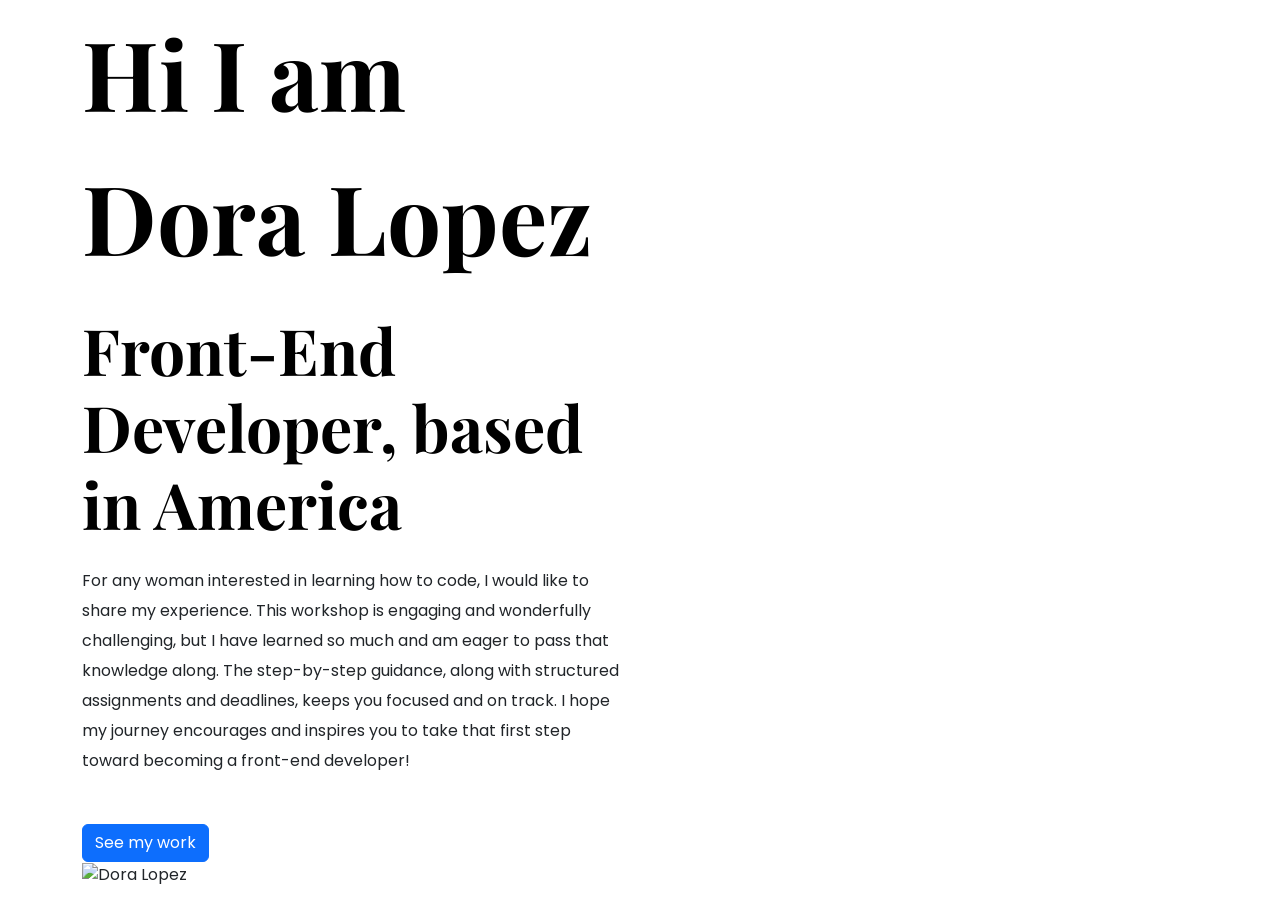
==== about.html @ 31860106 "about.html" ====
<!doctype html>
<html lang="en">
  <head>
    <meta charset="UTF-8" />
    <meta http-equiv="X-UA-Compatible" content="IE=edge" />
    <meta name="viewport" content="width=device-width, initial-scale=1.0" />
    <title>Portfolio - Dora Lopez</title>

    <link
      href="https://cdn.jsdelivr.net/npm/bootstrap@5.0.0-beta2/dist/css/bootstrap.min.css"
      rel="stylesheet"
      integrity="sha384-BmbxuPwQa2lc/FVzBcNJ7UAyJxM6wuqIj61tLrc4wSX0szH/Ev+nYRRuWlolflfl"
      crossorigin="anonymous"
    />
    <link rel="preconnect" href="https://fonts.gstatic.com" />
    <link
      href="https://fonts.googleapis.com/css2?family=Playfair+Display:wght@700&family=Poppins:wght@500;700&display=swap"
      rel="stylesheet"
    />
    <link rel="stylesheet" href="src/styles.css" />

    <script
      src="https://cdn.jsdelivr.net/npm/bootstrap@5.0.0-beta2/dist/js/bootstrap.bundle.min.js"
      integrity="sha384-b5kHyXgcpbZJO/tY9Ul7kGkf1S0CWuKcCD38l8YkeH8z8QjE0GmW1gYU5S9FOnJ0"
      crossorigin="anonymous"
    ></script>
    <script
      src="https://kit.fontawesome.com/ddc3ee268a.js"
      crossorigin="anonymous"
    ></script>
  </head>
  <body>
    <div class="about-section container">
      <div class="row">
        <div class="col-md-6">
          <div class="about-section-content">
            <h1 class="mb-4">Hi I am Dora Lopez</h1>
            <h2 class="mb-4">Front-End Developer, based in America</h2>
            <p class="mb-5">
              For any woman interested in learning how to code, I would like to
              share my experience. This workshop is engaging and wonderfully
              challenging, but I have learned so much and am eager to pass that
              knowledge along. The step-by-step guidance, along with structured
              assignments and deadlines, keeps you focused and on track. I hope
              my journey encourages and inspires you to take that first step
              toward becoming a front-end developer!
            </p>
            <a href="index.html" class="btn btn-primary">See my work</a>
          </div>
        </div>
        <div class="col--6">
          <img
            src="src/images/dora-lopez.jpg"
            alt="Dora Lopez"
            class="about-section-image"
          />
        </div>
      </div>
    </div>
  </body>
</html>
---- src/styles.css ----
:root {
  --branding-color: #6c63ff;
  --secondary-color: #f9f7fe;
  --heading-font-family: "Playfair Display", serif;
  --default-font-family: "Poppins", sans-serif;
}

body {
  font-family: var(--default-font-family);
}

h1,
h2,
h3,
h4,
h5,
h6 {
  color: black;
  font-family: var(--heading-font-family);
  font-weight: bold;
}

h1 {
  font-size: 96px;
  line-height: 1.5;
}

h2 {
  font-size: 64px;
}

p {
  font-weight: normal;
  font-size: 16px;
  line-height: 30px;
}

.hero {
  background: var(--secondary-color);
  text-align: center;
  padding: 160px 20px;
}

.hero p {
  font-size: 36px;
  font-weight: bold;
  margin: 0;
  color: #272142;
}

.hero h2 {
  font-family: var(--heading-font-family);
  font-weight: normal;
  line-height: 1.5;
  font-size: 24px;
}

.btn-branding {
  background: var(--branding-color);
  border-radius: 4px;
  color: white;
  font-size: 18px;
  line-height: 27px;
  padding: 15px 30px;
}

.btn-branding-outline {
  color: var(--branding-color);
  border: 1px solid var(--branding-color);
  border-radius: 4px;
  font-size: 18px;
  line-height: 27px;
  padding: 15px 30px;
}

.project-desciption {
  padding: 120px 60px;
}

@media (max-width: 900px) {
  h1 {
    font-size: 44px;
    line-height: 2;
  }

  h2 {
    font-size: 44px;
  }

  .hero {
    padding: 80px 20px;
  }

  .project-desciption {
    padding: 0;
    text-align: center;
  }
}
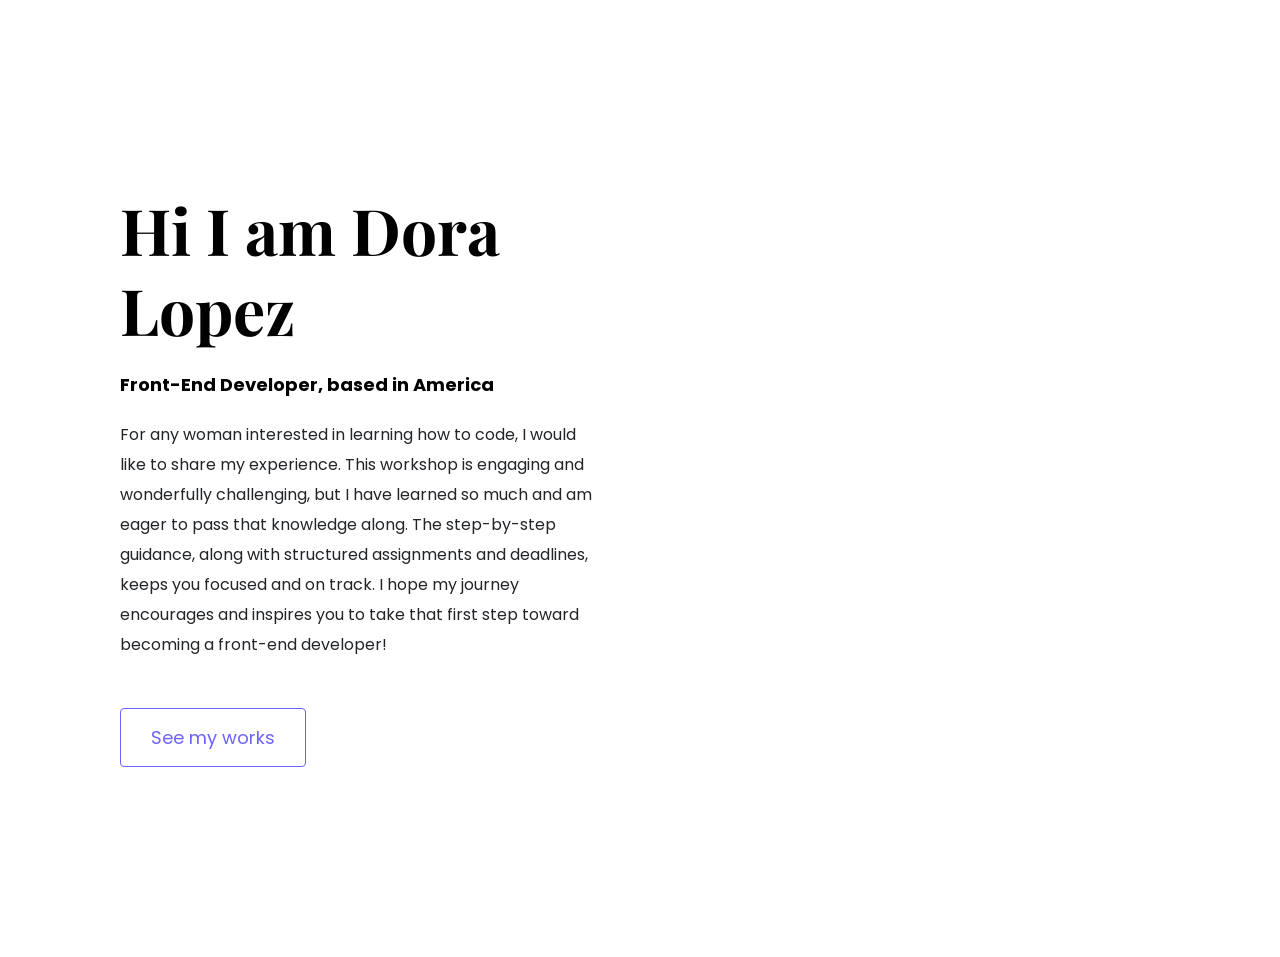
==== commit c87ce915: "About Page" ====
--- a/about.html
+++ b/about.html
@@ -32,7 +32,7 @@
   <body>
     <div class="about-section container">
       <div class="row">
-        <div class="col-md-6">
+        <div class="col-lg-6">
           <div class="about-section-content">
             <h1 class="mb-4">Hi I am Dora Lopez</h1>
             <h2 class="mb-4">Front-End Developer, based in America</h2>
@@ -45,15 +45,13 @@
               my journey encourages and inspires you to take that first step
               toward becoming a front-end developer!
             </p>
-            <a href="index.html" class="btn btn-primary">See my work</a>
+            <a href="index.html" class="btn btn-branding-outline"
+              >See my works</a
+            >
           </div>
         </div>
-        <div class="col--6">
-          <img
-            src="src/images/dora-lopez.jpg"
-            alt="Dora Lopez"
-            class="about-section-image"
-          />
+        <div class="col-lg-6">
+          <img src="images/Mrs.Lopez.jpg" alt="" class="img-fluid" />
         </div>
       </div>
     </div>
--- a/src/styles.css
+++ b/src/styles.css
@@ -55,6 +55,24 @@
   font-size: 24px;
 }
 
+.about-section {
+  padding: 160px 20px;
+}
+
+.about-section h1 {
+  font-size: 64px;
+  line-height: 80px;
+}
+
+.about-section h2 {
+  font-size: 18px;
+  font-family: var(--default-font-family);
+}
+
+.about-section-content {
+  margin: 30px;
+}
+
 .btn-branding {
   background: var(--branding-color);
   border-radius: 4px;
@@ -91,6 +109,11 @@
     padding: 80px 20px;
   }
 
+  .about-section {
+    text-align: center;
+    padding: 0;
+  }
+
   .project-desciption {
     padding: 0;
     text-align: center;
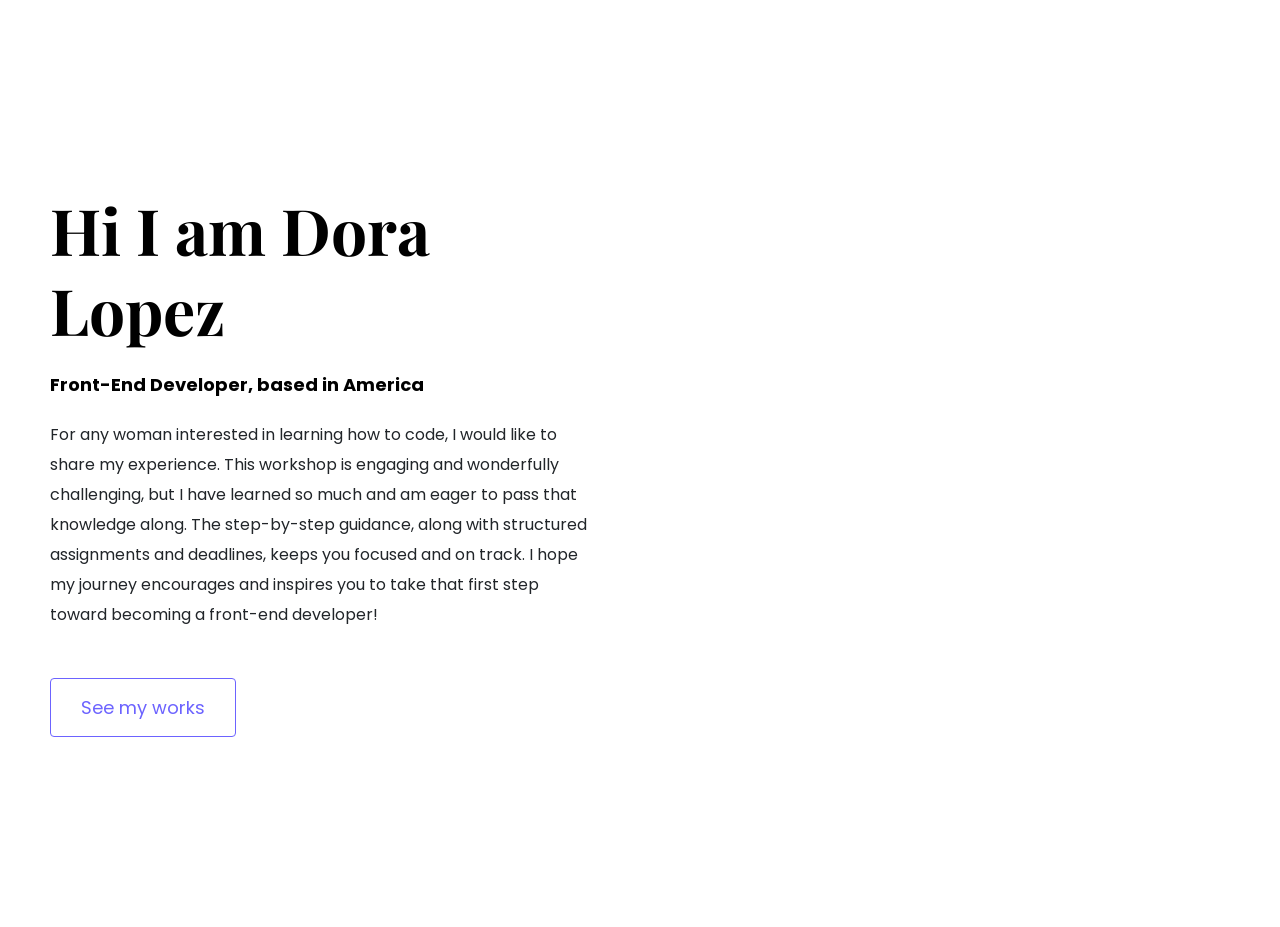
==== commit 5cf8754e: "work.html" ====
--- a/about.html
+++ b/about.html
@@ -30,10 +30,10 @@
     ></script>
   </head>
   <body>
-    <div class="about-section container">
+    <div class="content-container">
       <div class="row">
         <div class="col-lg-6">
-          <div class="about-section-content">
+          <div class="content">
             <h1 class="mb-4">Hi I am Dora Lopez</h1>
             <h2 class="mb-4">Front-End Developer, based in America</h2>
             <p class="mb-5">
--- a/src/styles.css
+++ b/src/styles.css
@@ -55,21 +55,21 @@
   font-size: 24px;
 }
 
-.about-section {
+.content-container {
   padding: 160px 20px;
 }
 
-.about-section h1 {
+.content-container h1 {
   font-size: 64px;
   line-height: 80px;
 }
 
-.about-section h2 {
+.content-container h2 {
   font-size: 18px;
   font-family: var(--default-font-family);
 }
 
-.about-section-content {
+.content {
   margin: 30px;
 }
 
@@ -109,7 +109,7 @@
     padding: 80px 20px;
   }
 
-  .about-section {
+  .content-container {
     text-align: center;
     padding: 0;
   }
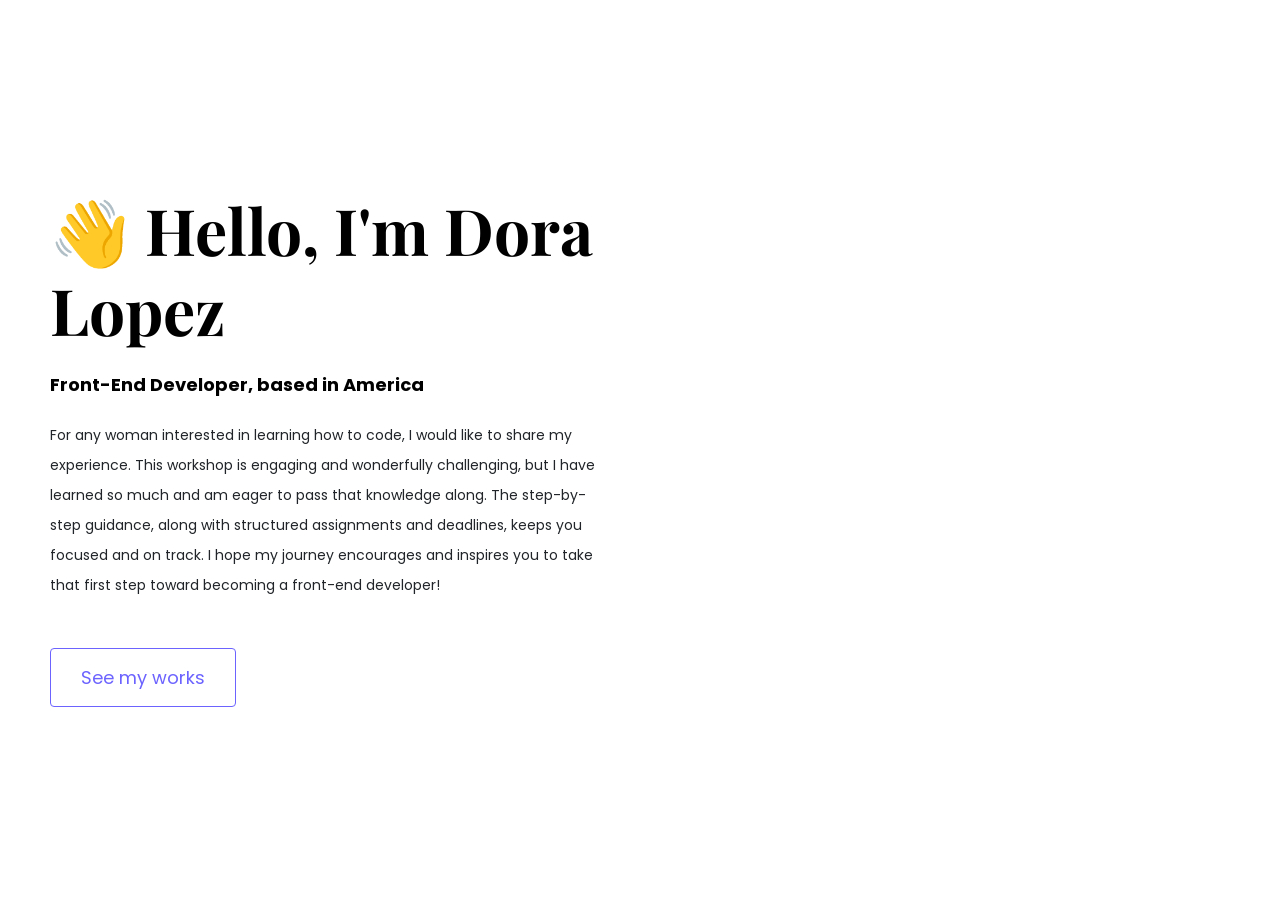
==== commit e84dc87b: "introduction change" ====
--- a/about.html
+++ b/about.html
@@ -34,7 +34,7 @@
       <div class="row">
         <div class="col-lg-6">
           <div class="content">
-            <h1 class="mb-4">Hi I am Dora Lopez</h1>
+            <h1 class="mb-4">👋 Hello, I'm Dora Lopez</h1>
             <h2 class="mb-4">Front-End Developer, based in America</h2>
             <p class="mb-5">
               For any woman interested in learning how to code, I would like to
--- a/src/styles.css
+++ b/src/styles.css
@@ -59,14 +59,25 @@
   padding: 160px 20px;
 }
 
-.content-container h1 {
+.content h1 {
   font-size: 64px;
   line-height: 80px;
 }
 
-.content-container h2 {
+.content h2 {
   font-size: 18px;
   font-family: var(--default-font-family);
+}
+
+.content h3 {
+  font-size: 24px;
+  line-height: 1.5;
+
+  font-family: var(--default-font-family);
+}
+
+.content p {
+  font-size: 14px;
 }
 
 .content {
@@ -95,10 +106,41 @@
   padding: 120px 60px;
 }
 
+.logo {
+  max-height: 40px;
+}
+
+nav {
+  padding: 20px 0;
+}
+
+nav ul {
+  padding: 0;
+  margin: 0;
+}
+
+nav li {
+  display: inline;
+  list-style: none;
+  line-height: 42px;
+  margin-left: 15px;
+}
+
+nav a {
+  text-decoration: none;
+  color: #272142;
+  transition: all 100ms ease-in-out;
+}
+
+nav a:hover,
+nav li.active a {
+  color: var(--branding-color);
+}
+
 @media (max-width: 900px) {
   h1 {
     font-size: 44px;
-    line-height: 2;
+    line-height: 56px;
   }
 
   h2 {
@@ -109,7 +151,7 @@
     padding: 80px 20px;
   }
 
-  .content-container {
+  .content {
     text-align: center;
     padding: 0;
   }
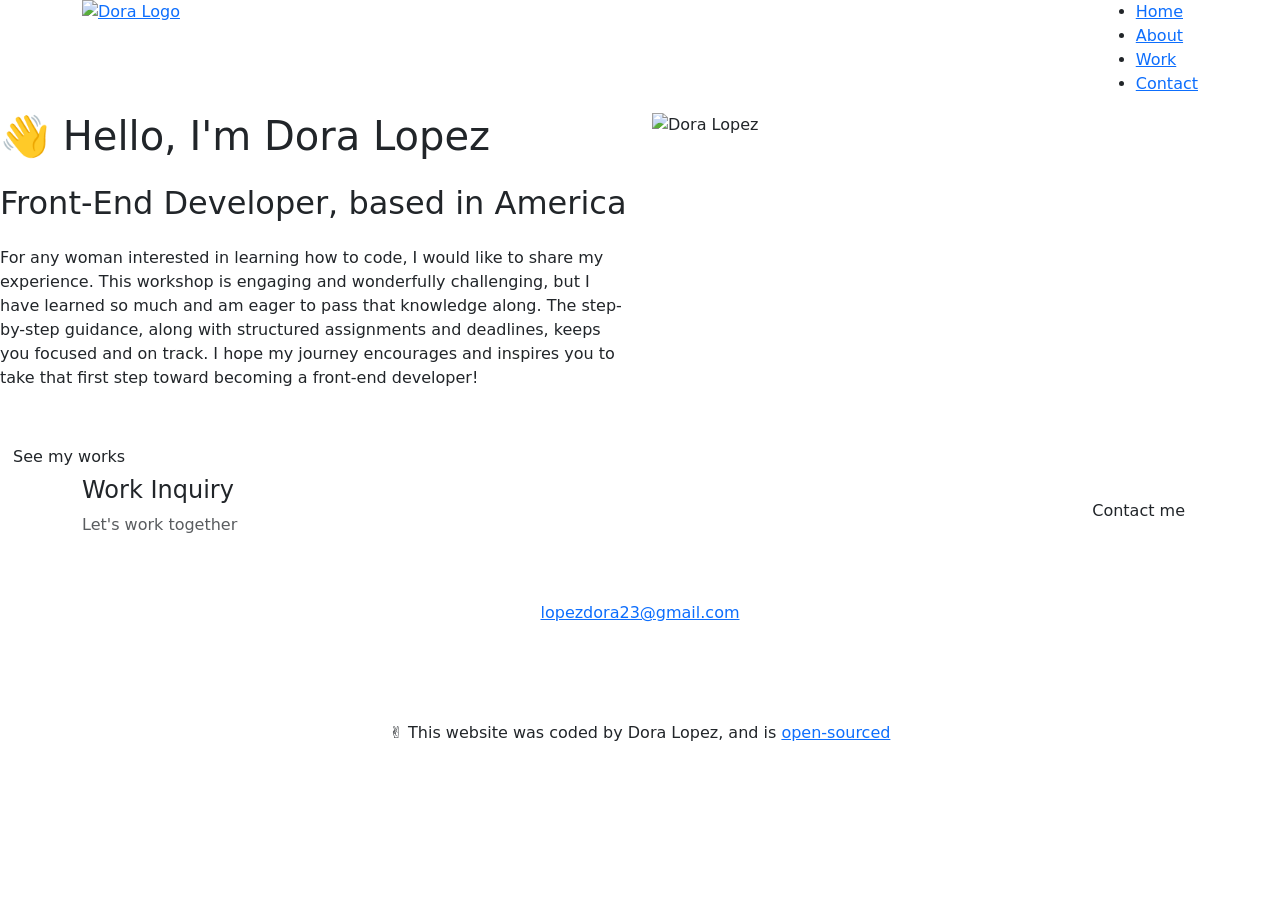
==== commit 888f5443: "changes all 4 html" ====
--- a/about.html
+++ b/about.html
@@ -30,6 +30,36 @@
     ></script>
   </head>
   <body>
+    <div class="container">
+      <nav class="d-flex justify-content-between">
+        <a href="index.html" title="Homepage">
+          <img
+            src="images/sheCodes.png"
+            class="logo d-none d-md-block"
+            alt="Dora Logo"
+          />
+          <img
+            src="images/shecodes-logo.png"
+            class="logo d-block d-md-none"
+            alt="Dora Logo"
+          />
+        </a>
+        <ul>
+          <li>
+            <a href="index.html" title="Homepage"> Home</a>
+          </li>
+          <li class="active">
+            <a href="about.html" title="About Dora"> About</a>
+          </li>
+          <li>
+            <a href="work.html" title="Dora's work"> Work</a>
+          </li>
+          <li>
+            <a href="contact.html" title="Contact Dora"> Contact</a>
+          </li>
+        </ul>
+      </nav>
+    </div>
     <div class="content-container">
       <div class="row">
         <div class="col-lg-6">
@@ -45,15 +75,73 @@
               my journey encourages and inspires you to take that first step
               toward becoming a front-end developer!
             </p>
-            <a href="index.html" class="btn btn-branding-outline"
+            <a href="work.html" class="btn btn-branding-outline"
               >See my works</a
             >
           </div>
         </div>
         <div class="col-lg-6">
-          <img src="images/Mrs.Lopez.jpg" alt="" class="img-fluid" />
+          <img src="images/Mrs.Lopez.jpg" alt="Dora Lopez" class="img-fluid" />
         </div>
       </div>
     </div>
+    <footer class="container">
+      <div class="contact-box justify-content-between mb-5 d-none d-md-flex">
+        <div>
+          <h4>Work Inquiry</h4>
+          <p class="text-muted">Let's work together</p>
+        </div>
+        <div>
+          <a
+            href="contact.html"
+            class="btn btn-branding mt-3"
+            title="Contact Dora Lopez"
+          >
+            Contact me
+          </a>
+        </div>
+      </div>
+      <div class="d-flex justify-content-center mb-5">
+        <a
+          href="mailto:dora.lopez@example.com"
+          class="email-link"
+          title="Email Dora Lopez"
+        >
+          lopezdora23@gmail.com
+        </a>
+      </div>
+      <div class="social-links d-flex justify-content-center">
+        <a
+          href="https://www.github.com/exploradora139"
+          target="_blank"
+          title="Dora Lopez on GitHub"
+        >
+          <i class="fab fa-github"></i>
+        </a>
+        <a
+          href="https://www.instagram.com/sant_iago9596"
+          target="_blank"
+          title="Dora Lopez on Instagram"
+        >
+          <i class="fab fa-instagram"></i>
+        </a>
+        <a
+          href="mailto:dora.lopez@example.com"
+          target="_blank"
+          title="Email Dora Lopez "
+        >
+          <i class="fab fa-google"></i>
+        </a>
+      </div>
+      <p class="text-center mt-5">
+        ✌️ This website was coded by Dora Lopez, and is
+        <a
+          href="https://github.com/Exploradora139/Profolio_Dora_Lopez"
+          target="_blank"
+        >
+          open-sourced
+        </a>
+      </p>
+    </footer>
   </body>
 </html>
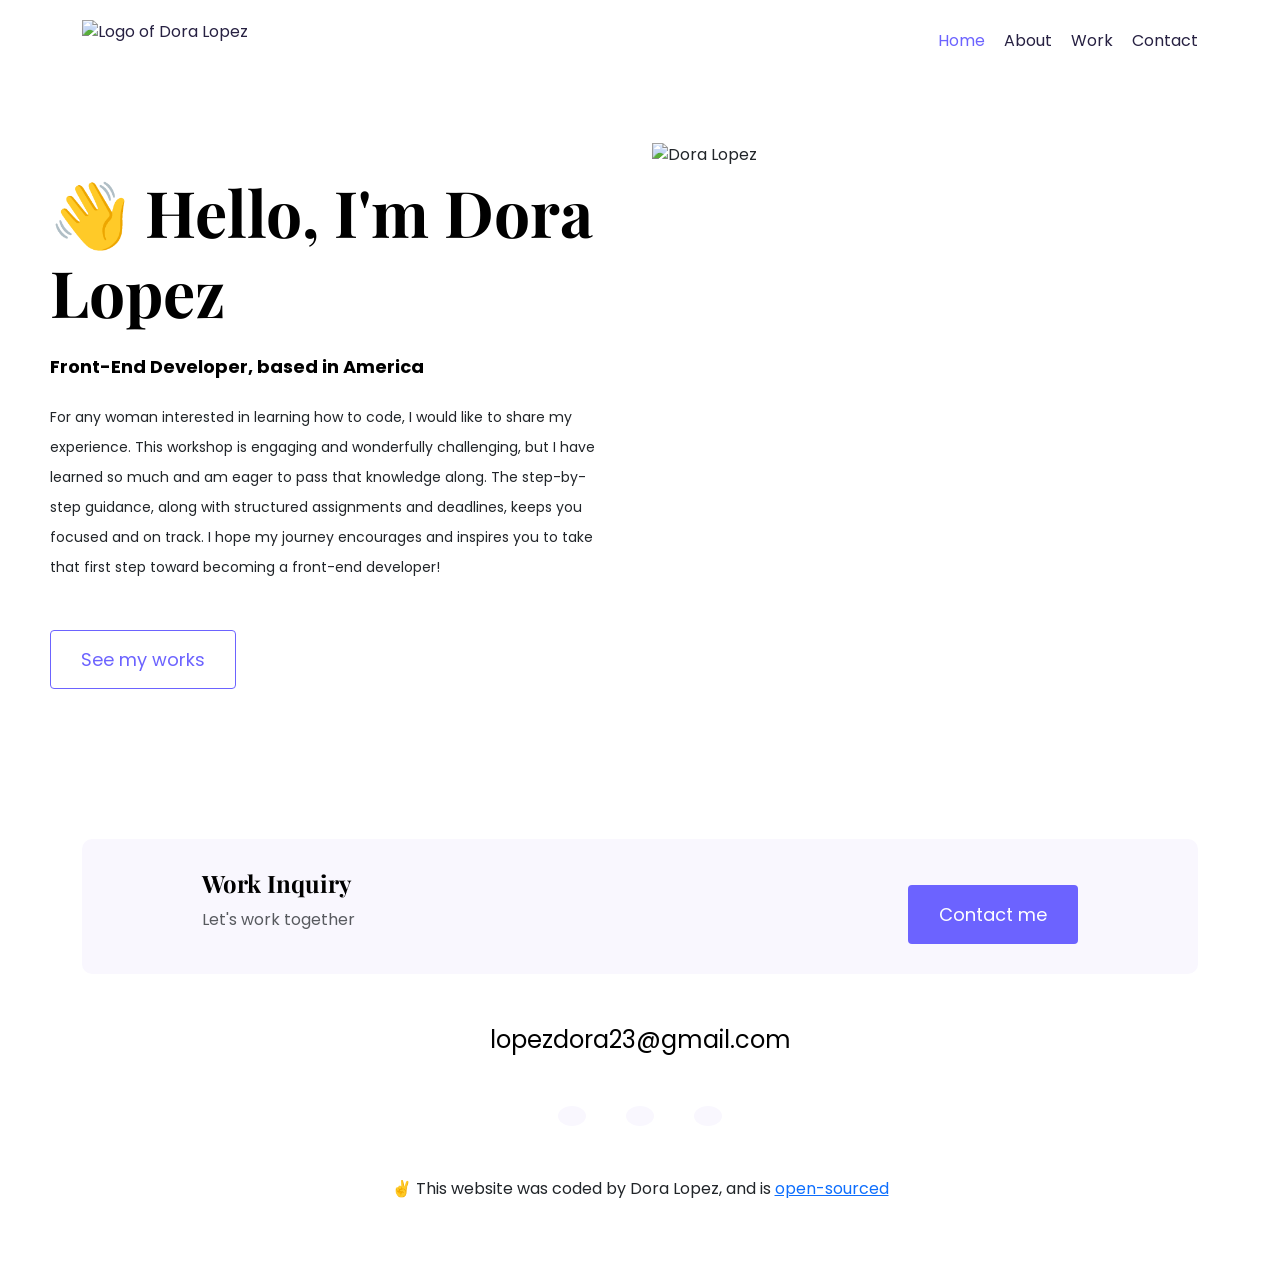
==== commit 8f0bcf3a: "final touch" ====
--- a/about.html
+++ b/about.html
@@ -32,30 +32,30 @@
   <body>
     <div class="container">
       <nav class="d-flex justify-content-between">
-        <a href="index.html" title="Homepage">
+        <a href="/" class="logo-link" title="Homepage">
+          <img
+            src="images/shecodes-logo.png"
+            class="logo d-none d-md-block"
+            alt="Logo of Dora Lopez"
+          />
           <img
             src="images/sheCodes.png"
-            class="logo d-none d-md-block"
-            alt="Dora Logo"
-          />
-          <img
-            src="images/shecodes-logo.png"
             class="logo d-block d-md-none"
-            alt="Dora Logo"
+            alt="Logo of Dora Lopez"
           />
         </a>
         <ul>
-          <li>
+          <li class="active">
             <a href="index.html" title="Homepage"> Home</a>
           </li>
-          <li class="active">
-            <a href="about.html" title="About Dora"> About</a>
+          <li>
+            <a href="about.html" title="About Dora Lopez"> About</a>
           </li>
           <li>
-            <a href="work.html" title="Dora's work"> Work</a>
+            <a href="work.html" title="Dora's Work"> Work</a>
           </li>
           <li>
-            <a href="contact.html" title="Contact Dora"> Contact</a>
+            <a href="contact.html" title="Contact Dora Lopez"> Contact</a>
           </li>
         </ul>
       </nav>
--- a/src/styles.css
+++ b/src/styles.css
@@ -0,0 +1,206 @@
+:root {
+  --branding-color: #6c63ff;
+  --secondary-color: #f9f7fe;
+  --heading-font-family: "Playfair Display", serif;
+  --default-font-family: "Poppins", sans-serif;
+}
+
+body {
+  font-family: var(--default-font-family);
+}
+
+h1,
+h2,
+h3,
+h4,
+h5,
+h6 {
+  color: black;
+  font-family: var(--heading-font-family);
+  font-weight: bold;
+}
+
+h1 {
+  font-size: 96px;
+  line-height: 1.5;
+}
+
+h2 {
+  font-size: 64px;
+}
+
+h3 {
+  font-size: 48px;
+}
+
+p {
+  font-weight: normal;
+  font-size: 16px;
+  line-height: 30px;
+}
+
+.hero {
+  background: var(--secondary-color);
+  text-align: center;
+  padding: 80px 20px;
+}
+
+.hero p {
+  font-size: 36px;
+  font-weight: bold;
+  margin: 0;
+  color: #272142;
+}
+
+.hero h2 {
+  font-family: var(--heading-font-family);
+  font-weight: normal;
+  line-height: 1.5;
+  font-size: 24px;
+}
+
+.content-container {
+  padding: 60px 20px;
+}
+
+.content h1 {
+  font-size: 64px;
+  line-height: 80px;
+}
+
+.content h2 {
+  font-size: 18px;
+  font-family: var(--default-font-family);
+}
+
+.content h3 {
+  font-size: 24px;
+  line-height: 1.5;
+
+  font-family: var(--default-font-family);
+}
+
+.content p {
+  font-size: 14px;
+}
+
+.content {
+  margin: 30px;
+}
+
+.btn-branding {
+  background: var(--branding-color);
+  border-radius: 4px;
+  color: white;
+  font-size: 18px;
+  line-height: 27px;
+  padding: 15px 30px;
+}
+
+.btn-branding-outline {
+  color: var(--branding-color);
+  border: 1px solid var(--branding-color);
+  border-radius: 4px;
+  font-size: 18px;
+  line-height: 27px;
+  padding: 15px 30px;
+}
+
+.project-desciption {
+  padding: 120px 60px;
+}
+
+.logo {
+  max-height: 40px;
+}
+
+nav {
+  padding: 20px 0;
+}
+
+nav ul {
+  padding: 0;
+  margin: 0;
+}
+
+nav li {
+  display: inline;
+  list-style: none;
+  line-height: 42px;
+  margin-left: 15px;
+}
+
+nav a {
+  text-decoration: none;
+  color: #272142;
+  transition: all 100ms ease-in-out;
+}
+
+nav a:hover,
+nav li.active a {
+  color: var(--branding-color);
+}
+
+footer {
+  margin: 60px 0;
+}
+
+footer .contact-box {
+  background: var(--secondary-color);
+  padding: 30px 120px;
+  border-radius: 10px;
+}
+
+footer .contact-box p {
+  margin: 0;
+}
+
+footer .email-link {
+  text-decoration: none;
+  color: black;
+  font-size: 24px;
+}
+
+footer .email-link:hover {
+  color: var(--branding-color);
+}
+
+footer .social-links a {
+  margin: 0 20px;
+  color: var(--branding-color);
+  background: var(--secondary-color);
+  padding: 10px 14px;
+  border-radius: 50%;
+  font-size: 18px;
+  transition: all 100ms ease-in-out;
+}
+
+footer .social-links a:hover {
+  color: white;
+  background: var(--branding-color);
+}
+
+@media (max-width: 900px) {
+  h1 {
+    font-size: 44px;
+    line-height: 1.5;
+  }
+
+  h2 {
+    font-size: 44px;
+  }
+
+  h3 {
+    font-size: 26px;
+  }
+
+  .content {
+    text-align: center;
+    padding: 0;
+  }
+
+  .project-desciption {
+    padding: 0;
+    text-align: center;
+  }
+}
